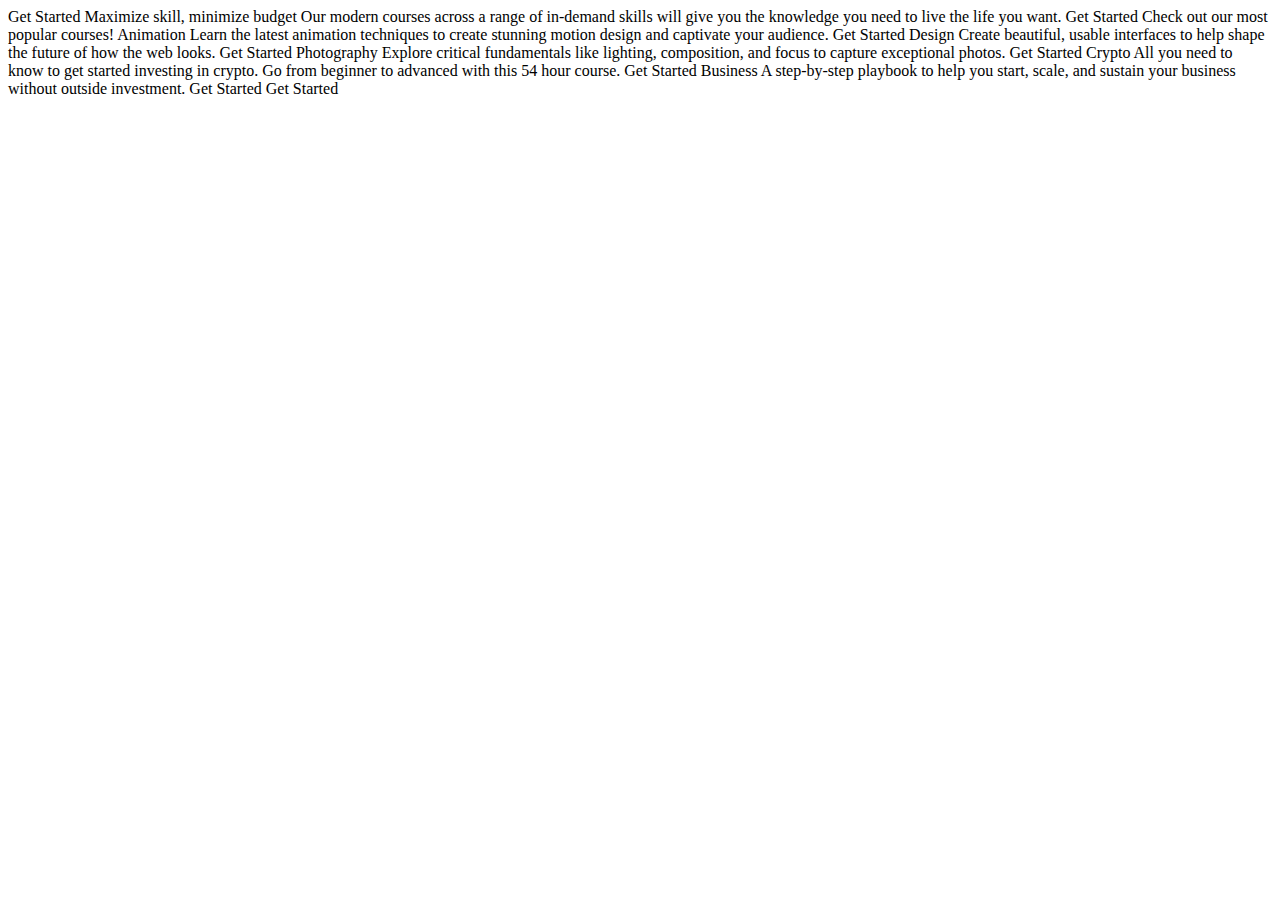
==== starter-code/index.html @ ccaa05e4 "init" ====
<!DOCTYPE html>
<html lang="en">
<head>
  <meta charset="UTF-8">
  <meta name="viewport" content="width=device-width, initial-scale=1.0">

  <link rel="icon" type="image/png" sizes="32x32" href="./assets/favicon-32x32.png">
  
  <title>Frontend Mentor | Skilled e-learning landing page</title>
</head>
<body>

  Get Started

  Maximize skill, minimize budget

  Our modern courses across a range of in-demand skills will give you the 
  knowledge you need to live the life you want.

  Get Started

  Check out our most popular courses!

  Animation
  Learn the latest animation techniques to create stunning motion 
  design and captivate your audience.
  Get Started

  Design
  Create beautiful, usable interfaces to help shape the future of 
  how the web looks.
  Get Started

  Photography
  Explore critical fundamentals like lighting, composition, and focus 
  to capture exceptional photos.
  Get Started

  Crypto
  All you need to know to get started investing in crypto. Go from beginner 
  to advanced with this 54 hour course.
  Get Started

  Business
  A step-by-step playbook to help you start, scale, and sustain your business 
  without outside investment.
  Get Started

  Get Started

</body>
</html>
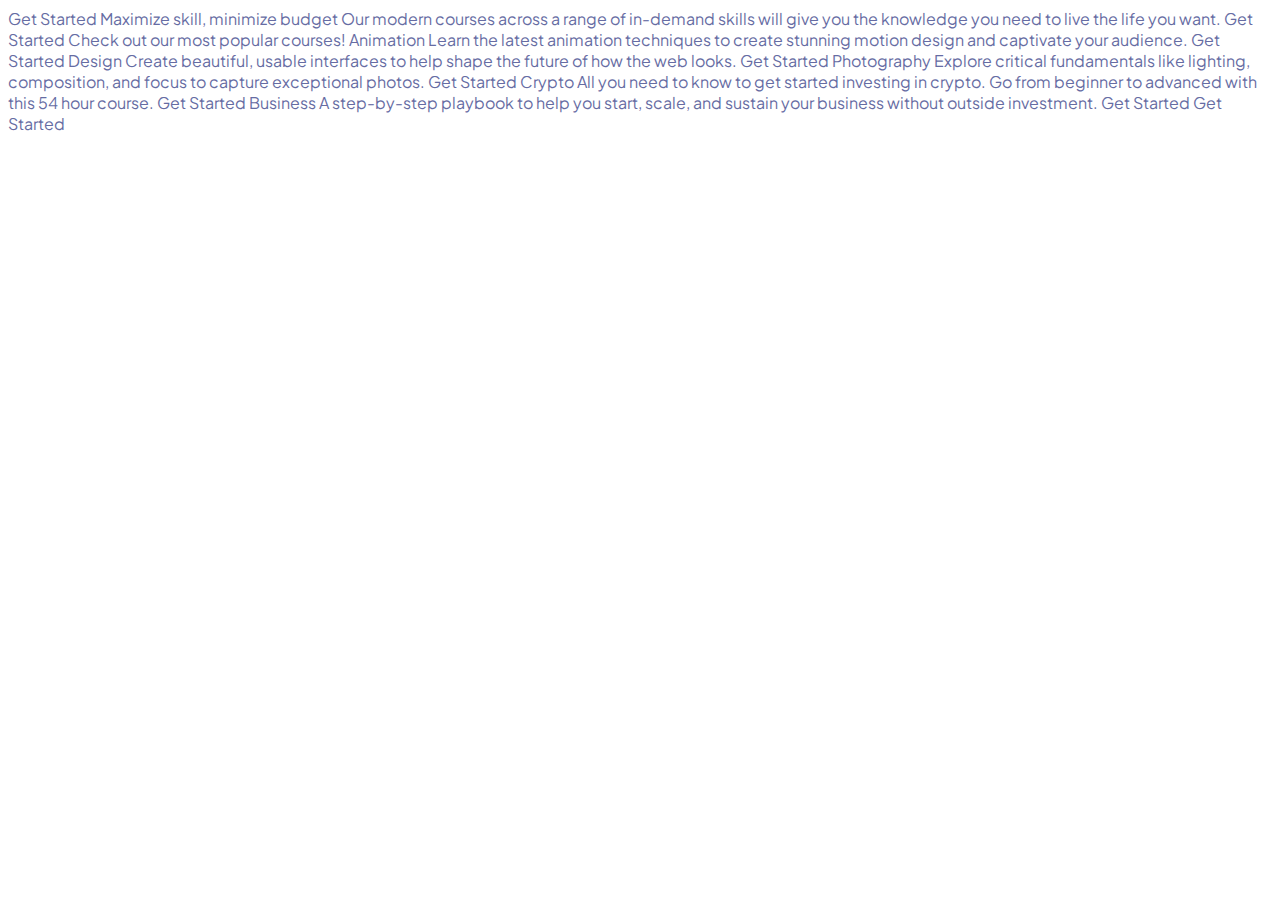
==== commit 47b50943: "added sass variables" ====
--- a/starter-code/index.html
+++ b/starter-code/index.html
@@ -1,52 +1,31 @@
 <!DOCTYPE html>
 <html lang="en">
-<head>
-  <meta charset="UTF-8">
-  <meta name="viewport" content="width=device-width, initial-scale=1.0">
+  <head>
+    <meta charset="UTF-8" />
+    <meta name="viewport" content="width=device-width, initial-scale=1.0" />
 
-  <link rel="icon" type="image/png" sizes="32x32" href="./assets/favicon-32x32.png">
-  
-  <title>Frontend Mentor | Skilled e-learning landing page</title>
-</head>
-<body>
+    <link
+      rel="icon"
+      type="image/png"
+      sizes="32x32"
+      href="./assets/favicon-32x32.png"
+    />
+    <link rel="stylesheet" href="styles/styles.css" />
 
-  Get Started
-
-  Maximize skill, minimize budget
-
-  Our modern courses across a range of in-demand skills will give you the 
-  knowledge you need to live the life you want.
-
-  Get Started
-
-  Check out our most popular courses!
-
-  Animation
-  Learn the latest animation techniques to create stunning motion 
-  design and captivate your audience.
-  Get Started
-
-  Design
-  Create beautiful, usable interfaces to help shape the future of 
-  how the web looks.
-  Get Started
-
-  Photography
-  Explore critical fundamentals like lighting, composition, and focus 
-  to capture exceptional photos.
-  Get Started
-
-  Crypto
-  All you need to know to get started investing in crypto. Go from beginner 
-  to advanced with this 54 hour course.
-  Get Started
-
-  Business
-  A step-by-step playbook to help you start, scale, and sustain your business 
-  without outside investment.
-  Get Started
-
-  Get Started
-
-</body>
-</html>+    <title>Frontend Mentor | Skilled e-learning landing page</title>
+  </head>
+  <body>
+    Get Started Maximize skill, minimize budget Our modern courses across a
+    range of in-demand skills will give you the knowledge you need to live the
+    life you want. Get Started Check out our most popular courses! Animation
+    Learn the latest animation techniques to create stunning motion design and
+    captivate your audience. Get Started Design Create beautiful, usable
+    interfaces to help shape the future of how the web looks. Get Started
+    Photography Explore critical fundamentals like lighting, composition, and
+    focus to capture exceptional photos. Get Started Crypto All you need to know
+    to get started investing in crypto. Go from beginner to advanced with this
+    54 hour course. Get Started Business A step-by-step playbook to help you
+    start, scale, and sustain your business without outside investment. Get
+    Started Get Started
+  </body>
+</html>
--- a/starter-code/styles/styles.css
+++ b/starter-code/styles/styles.css
@@ -0,0 +1,5 @@
+@import url("https://fonts.googleapis.com/css2?family=Plus+Jakarta+Sans:wght@500;700;800&display=swap");
+body {
+  font-family: "Plus Jakarta Sans", sans-serif;
+  color: #666ca3;
+}/*# sourceMappingURL=styles.css.map */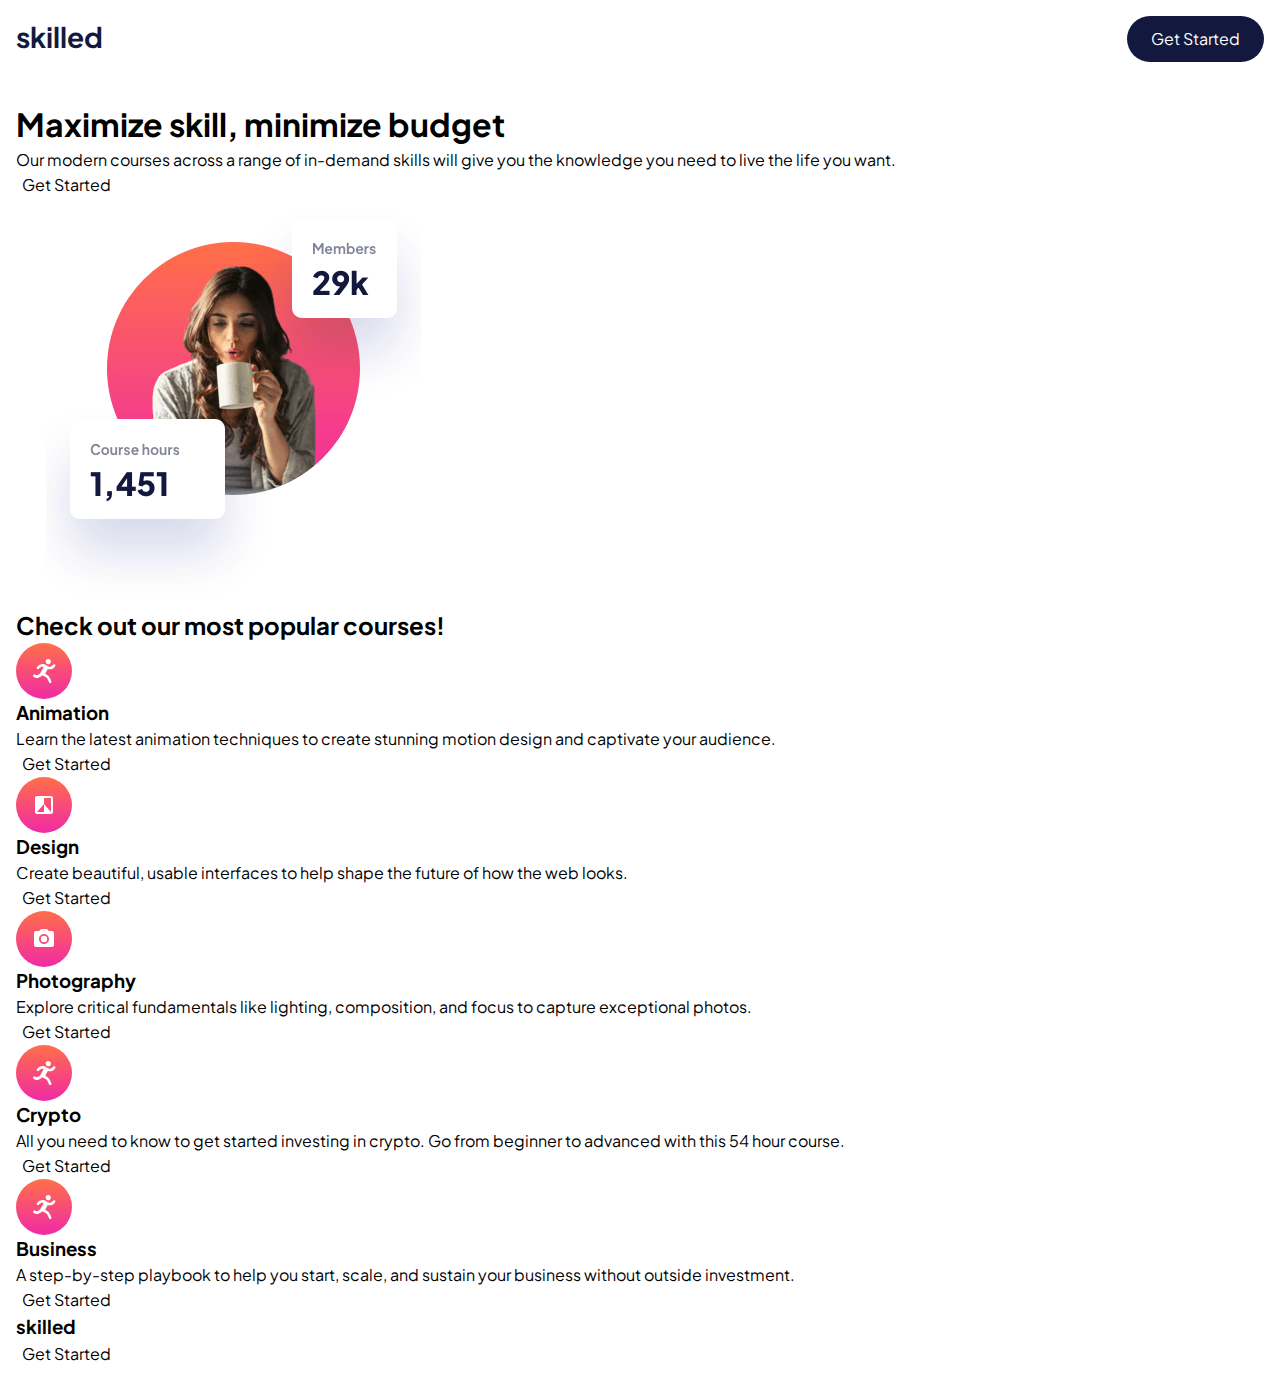
==== commit 8a450c07: "Added html" ====
--- a/starter-code/index.html
+++ b/starter-code/index.html
@@ -15,17 +15,82 @@
     <title>Frontend Mentor | Skilled e-learning landing page</title>
   </head>
   <body>
-    Get Started Maximize skill, minimize budget Our modern courses across a
-    range of in-demand skills will give you the knowledge you need to live the
-    life you want. Get Started Check out our most popular courses! Animation
-    Learn the latest animation techniques to create stunning motion design and
-    captivate your audience. Get Started Design Create beautiful, usable
-    interfaces to help shape the future of how the web looks. Get Started
-    Photography Explore critical fundamentals like lighting, composition, and
-    focus to capture exceptional photos. Get Started Crypto All you need to know
-    to get started investing in crypto. Go from beginner to advanced with this
-    54 hour course. Get Started Business A step-by-step playbook to help you
-    start, scale, and sustain your business without outside investment. Get
-    Started Get Started
+    <div class="container">
+      <header>
+        <div class="header">
+          <h3>skilled</h3>
+          <button class="get-started-btn">Get Started</button>
+        </div>
+      </header>
+      <main>
+        <section class="get-started-section">
+          <h1>Maximize skill, minimize budget</h1>
+          <p class="get-started-text">
+            Our modern courses across a range of in-demand skills will give you
+            the knowledge you need to live the life you want.
+          </p>
+          <button class="get-started-btn">Get Started</button>
+        </section>
+        <section class="member-section">
+          <img class="member-img" src="assets/image-hero-mobile.png" alt="" />
+        </section>
+        <section class="courses-section">
+          <h2 class="courses-title">Check out our most popular courses!</h2>
+          <div class="courses">
+            <div class="course">
+              <img src="assets/icon-animation.svg" alt="" />
+              <h3 class="course-title">Animation</h3>
+              <p class="course-text">
+                Learn the latest animation techniques to create stunning motion
+                design and captivate your audience.
+              </p>
+              <button class="start-course-btn">Get Started</button>
+            </div>
+            <div class="course">
+              <img src="assets/icon-design.svg" alt="" />
+              <h3 class="course-title">Design</h3>
+              <p class="course-text">
+                Create beautiful, usable interfaces to help shape the future of
+                how the web looks.
+              </p>
+              <button class="start-course-btn">Get Started</button>
+            </div>
+            <div class="course">
+              <img src="assets/icon-photography.svg" alt="" />
+              <h3 class="course-title">Photography</h3>
+              <p class="course-text">
+                Explore critical fundamentals like lighting, composition, and
+                focus to capture exceptional photos.
+              </p>
+              <button class="start-course-btn">Get Started</button>
+            </div>
+            <div class="course">
+              <img src="assets/icon-animation.svg" alt="" />
+              <h3 class="course-title">Crypto</h3>
+              <p class="course-text">
+                All you need to know to get started investing in crypto. Go from
+                beginner to advanced with this 54 hour course.
+              </p>
+              <button class="start-course-btn">Get Started</button>
+            </div>
+            <div class="course">
+              <img src="assets/icon-animation.svg" alt="" />
+              <h3 class="course-title">Business</h3>
+              <p class="course-text">
+                A step-by-step playbook to help you start, scale, and sustain
+                your business without outside investment.
+              </p>
+              <button class="start-course-btn">Get Started</button>
+            </div>
+          </div>
+        </section>
+      </main>
+      <footer>
+        <div class="footer">
+          <h3>skilled</h3>
+          <button class="get-started-footer-btn">Get Started</button>
+        </div>
+      </footer>
+    </div>
   </body>
 </html>
--- a/starter-code/styles/styles.css
+++ b/starter-code/styles/styles.css
@@ -1,5 +1,107 @@
 @import url("https://fonts.googleapis.com/css2?family=Plus+Jakarta+Sans:wght@500;700;800&display=swap");
+/* Box sizing rules */
+*,
+*::before,
+*::after {
+  box-sizing: border-box;
+}
+
+button {
+  border: 0;
+  outline: none;
+  background-color: transparent;
+}
+
+/* Remove default margin */
+body,
+h1,
+h2,
+h3,
+h4,
+p,
+figure,
+blockquote,
+dl,
+dd {
+  margin: 0;
+}
+
+/* Remove list styles on ul, ol elements with a list role, which suggests default styling will be removed */
+ul[role=list],
+ol[role=list] {
+  list-style: none;
+}
+
+/* Set core root defaults */
+html:focus-within {
+  scroll-behavior: smooth;
+}
+
+/* Set core body defaults */
+body {
+  min-height: 100vh;
+  text-rendering: optimizeSpeed;
+  line-height: 1.5;
+}
+
+/* A elements that don't have a class get default styles */
+a:not([class]) {
+  -webkit-text-decoration-skip: ink;
+          text-decoration-skip-ink: auto;
+}
+
+/* Make images easier to work with */
+img,
+picture {
+  max-width: 100%;
+  display: block;
+}
+
+/* Inherit fonts for inputs and buttons */
+input,
+button,
+textarea,
+select {
+  font: inherit;
+}
+
+/* Remove all animations, transitions and smooth scroll for people that prefer not to see them */
+@media (prefers-reduced-motion: reduce) {
+  html:focus-within {
+    scroll-behavior: auto;
+  }
+
+  *,
+*::before,
+*::after {
+    -webkit-animation-duration: 0.01ms !important;
+            animation-duration: 0.01ms !important;
+    -webkit-animation-iteration-count: 1 !important;
+            animation-iteration-count: 1 !important;
+    transition-duration: 0.01ms !important;
+    scroll-behavior: auto !important;
+  }
+}
 body {
   font-family: "Plus Jakarta Sans", sans-serif;
-  color: #666ca3;
+}
+
+.container {
+  margin: 1rem;
+}
+
+.header {
+  display: flex;
+  justify-content: space-between;
+  margin-bottom: 38px;
+}
+.header h3 {
+  font-size: 28px;
+  color: #13183f;
+}
+.header .get-started-btn {
+  color: #ffffff;
+  background-color: #13183f;
+  border-radius: 28px;
+  padding: 11px 24px;
 }/*# sourceMappingURL=styles.css.map */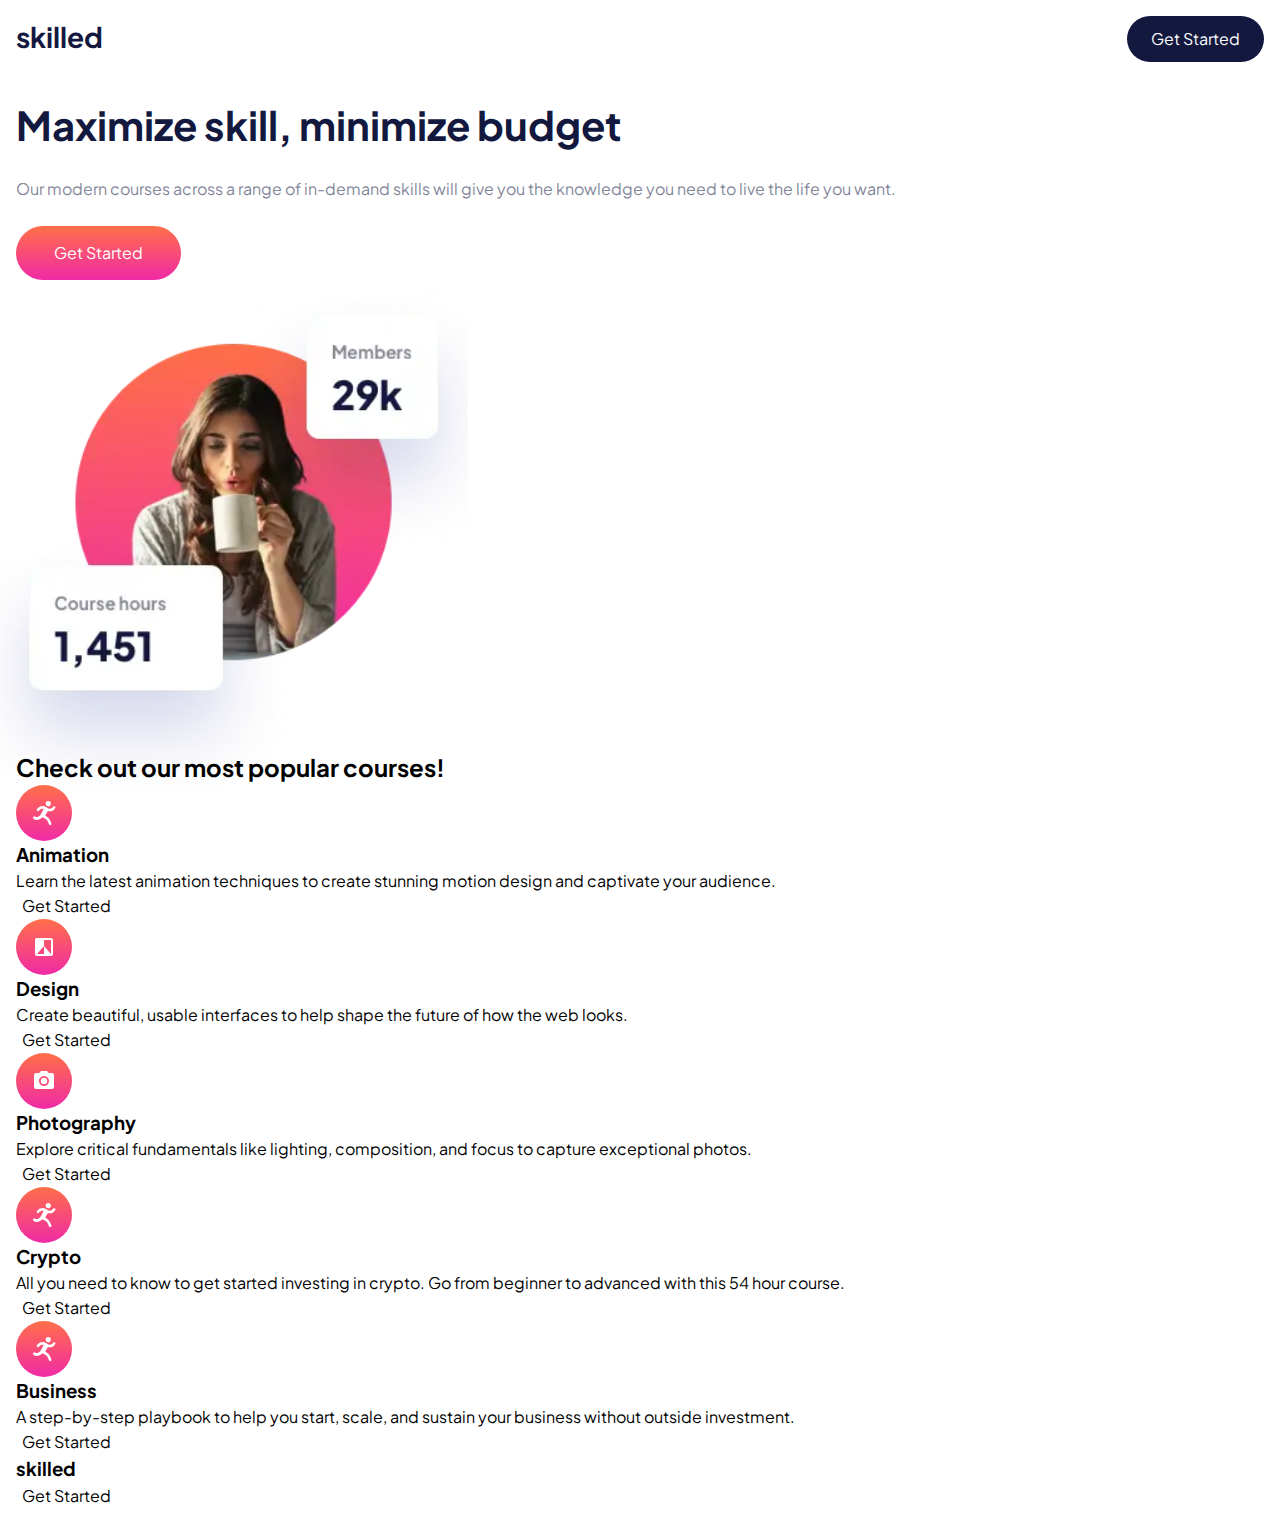
==== commit 5d13536d: "added header section" ====
--- a/starter-code/index.html
+++ b/starter-code/index.html
@@ -32,7 +32,7 @@
           <button class="get-started-btn">Get Started</button>
         </section>
         <section class="member-section">
-          <img class="member-img" src="assets/image-hero-mobile.png" alt="" />
+          <img class="member-img" src="assets/image-hero-mobile.webp" alt="" />
         </section>
         <section class="courses-section">
           <h2 class="courses-title">Check out our most popular courses!</h2>
--- a/starter-code/styles/styles.css
+++ b/starter-code/styles/styles.css
@@ -104,4 +104,30 @@
   background-color: #13183f;
   border-radius: 28px;
   padding: 11px 24px;
+}
+
+.get-started-section h1 {
+  color: #13183f;
+  font-size: 40px;
+  line-height: 50px;
+  margin-bottom: 26px;
+}
+.get-started-section p {
+  color: #83869a;
+  font-size: 1rem;
+  line-height: 26px;
+}
+.get-started-section .get-started-btn {
+  background: linear-gradient(180deg, #ff6f48 0.04%, #f02aa6 100%);
+  color: #ffffff;
+  padding: 15px 38px;
+  border-radius: 31.5px;
+  margin-top: 24px;
+}
+
+.member-section {
+  margin-top: 60px;
+}
+.member-section .member-img {
+  transform: scale(1.25);
 }/*# sourceMappingURL=styles.css.map */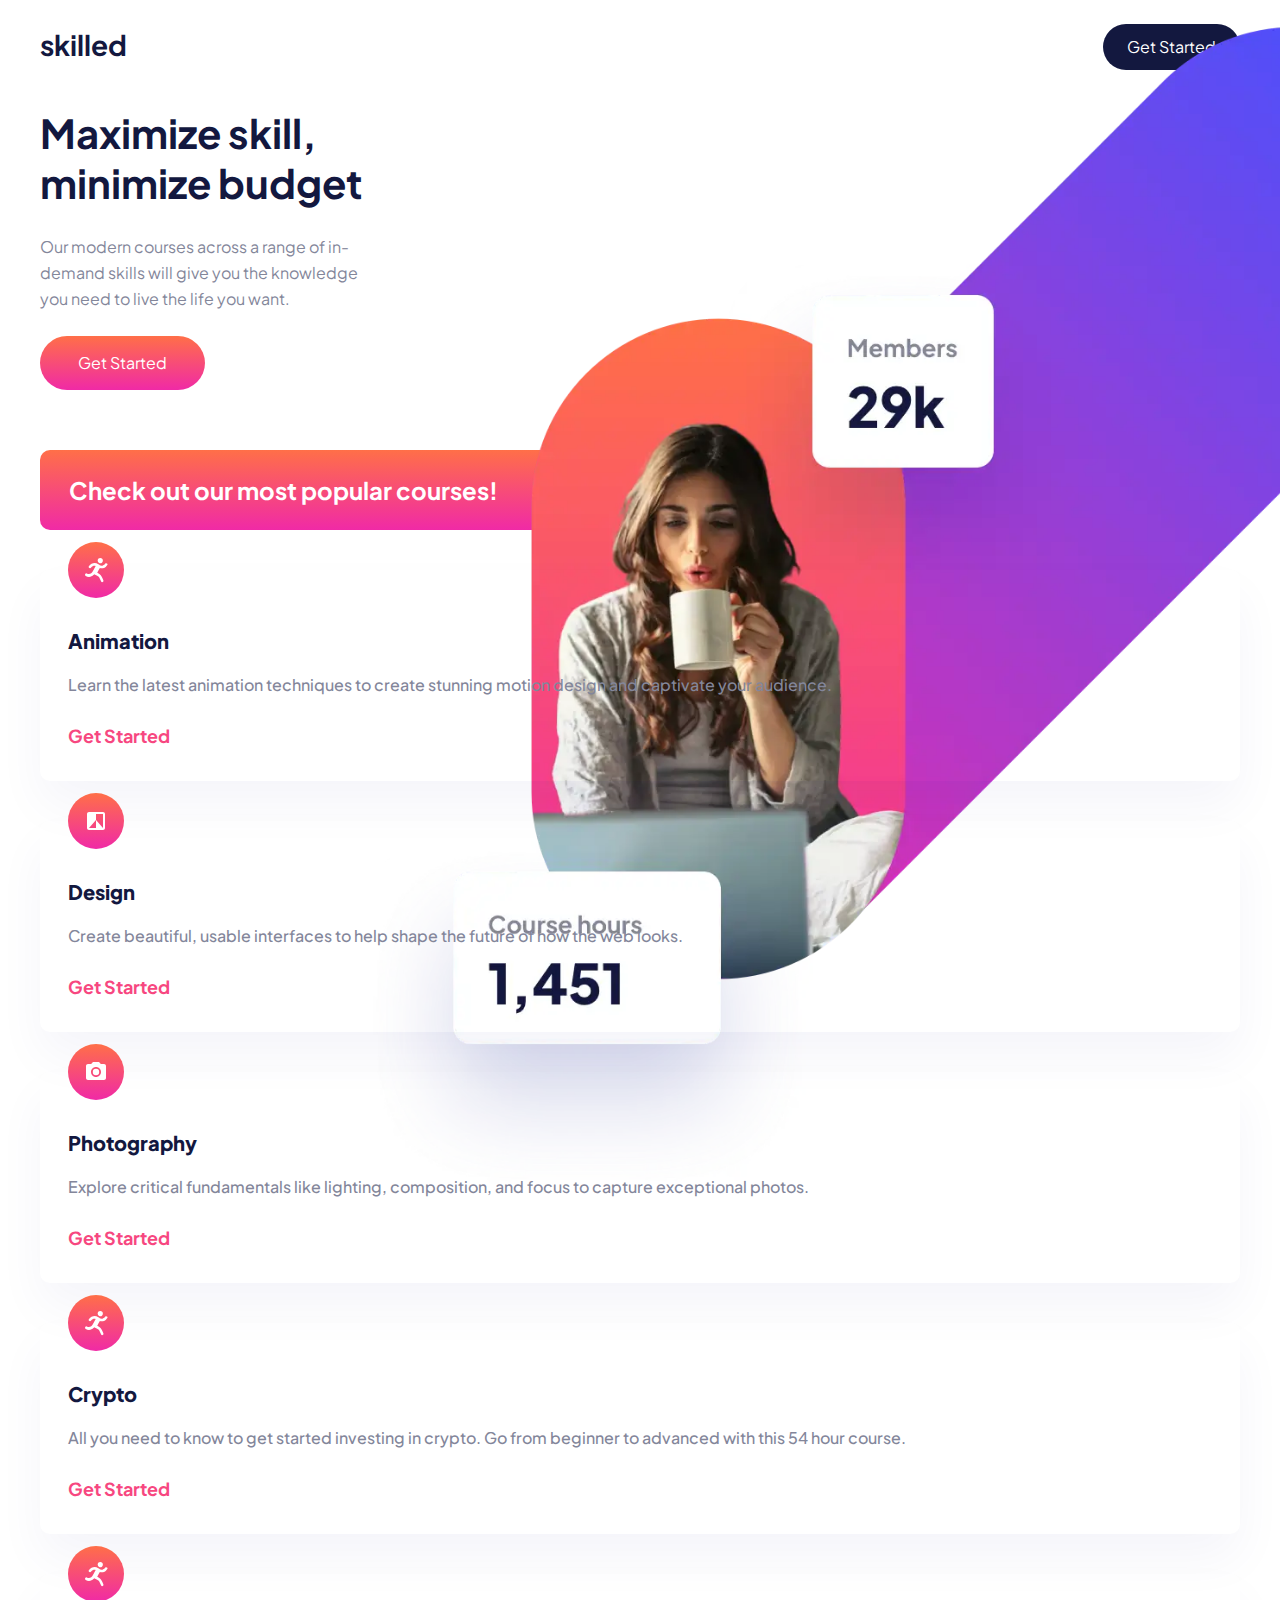
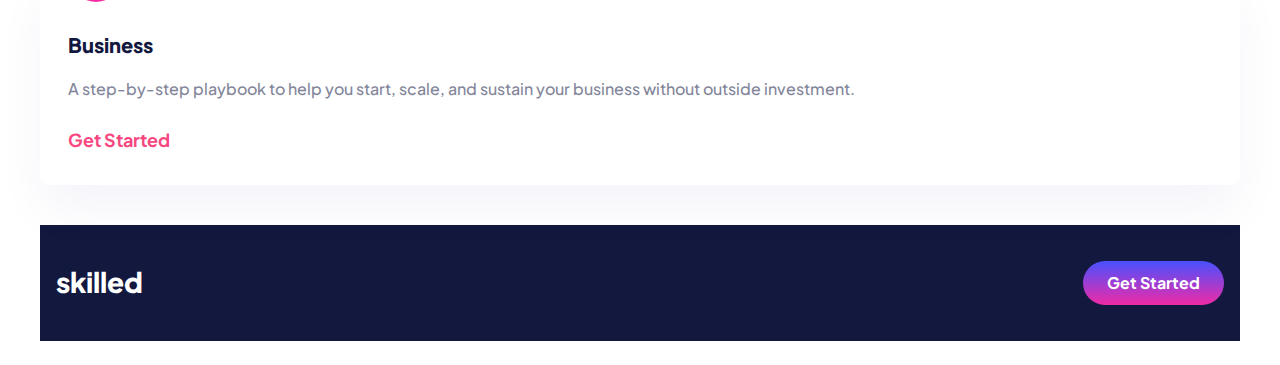
==== commit dec92c3b: "started tablet" ====
--- a/starter-code/index.html
+++ b/starter-code/index.html
@@ -22,7 +22,7 @@
           <button class="get-started-btn">Get Started</button>
         </div>
       </header>
-      <main>
+      <div class="hero">
         <section class="get-started-section">
           <h1>Maximize skill, minimize budget</h1>
           <p class="get-started-text">
@@ -33,7 +33,15 @@
         </section>
         <section class="member-section">
           <img class="member-img" src="assets/image-hero-mobile.webp" alt="" />
+
+          <img
+            class="member-img-tablet"
+            src="assets/image-hero-tablet@2x.webp"
+            alt=""
+          />
         </section>
+      </div>
+      <main>
         <section class="courses-section">
           <h2 class="courses-title">Check out our most popular courses!</h2>
           <div class="courses">
--- a/starter-code/styles/styles.css
+++ b/starter-code/styles/styles.css
@@ -89,6 +89,11 @@
 .container {
   margin: 1rem;
 }
+@media (min-width: 768px) {
+  .container {
+    margin: 24px 40px;
+  }
+}
 
 .header {
   display: flex;
@@ -106,28 +111,115 @@
   padding: 11px 24px;
 }
 
-.get-started-section h1 {
+@media (min-width: 768px) {
+  .hero {
+    position: relative;
+  }
+}
+@media (min-width: 768px) {
+  .hero .get-started-section {
+    width: 21rem;
+  }
+}
+.hero .get-started-section h1 {
   color: #13183f;
   font-size: 40px;
   line-height: 50px;
   margin-bottom: 26px;
 }
-.get-started-section p {
+.hero .get-started-section p {
   color: #83869a;
   font-size: 1rem;
   line-height: 26px;
 }
-.get-started-section .get-started-btn {
+.hero .get-started-section .get-started-btn {
   background: linear-gradient(180deg, #ff6f48 0.04%, #f02aa6 100%);
   color: #ffffff;
   padding: 15px 38px;
   border-radius: 31.5px;
   margin-top: 24px;
 }
-
-.member-section {
+.hero .member-section {
   margin-top: 60px;
 }
-.member-section .member-img {
+.hero .member-section .member-img {
+  display: block;
   transform: scale(1.25);
+}
+@media (min-width: 768px) {
+  .hero .member-section .member-img {
+    display: none;
+  }
+}
+.hero .member-section .member-img-tablet {
+  position: absolute;
+  top: -10rem;
+  right: -20rem;
+}
+@media (max-width: 768px) {
+  .hero .member-section .member-img-tablet {
+    display: none;
+  }
+}
+
+.courses-section .courses-title {
+  background: linear-gradient(180deg, #ff6f48 0.04%, #f02aa6 100%);
+  color: #ffffff;
+  font-size: 24px;
+  line-height: 32px;
+  padding: 24px 29px;
+  border-radius: 10px;
+  margin-bottom: 40px;
+}
+.courses-section .course {
+  box-shadow: 0px 25px 50px rgba(6, 22, 141, 0.0442381);
+  border-radius: 10px;
+  padding: 0 29px 32px 28px;
+  margin-bottom: 40px;
+  position: relative;
+}
+.courses-section .course img {
+  position: absolute;
+  transform: translateY(-50%);
+}
+.courses-section .course .course-title {
+  font-weight: 800;
+  font-size: 20px;
+  color: #13183f;
+  margin-bottom: 1rem;
+  padding-top: 56px;
+}
+.courses-section .course .course-text {
+  font-weight: 500;
+  font-size: 16px;
+  line-height: 26px;
+  color: #83869a;
+  margin-bottom: 24px;
+}
+.courses-section .course .start-course-btn {
+  font-weight: 700;
+  font-size: 18px;
+  color: #f74780;
+  padding: 0;
+}
+
+.footer {
+  background-color: #13183f;
+  color: #ffffff;
+  display: flex;
+  justify-content: space-between;
+  padding: 36px 16px;
+}
+.footer h3 {
+  font-weight: 800;
+  font-size: 28px;
+  color: #ffffff;
+}
+.footer .get-started-footer-btn {
+  font-weight: 700;
+  font-size: 16px;
+  color: #ffffff;
+  background: linear-gradient(180deg, #4851ff 0%, #f02aa6 100%);
+  border-radius: 28px;
+  padding: 10px 24px;
 }/*# sourceMappingURL=styles.css.map */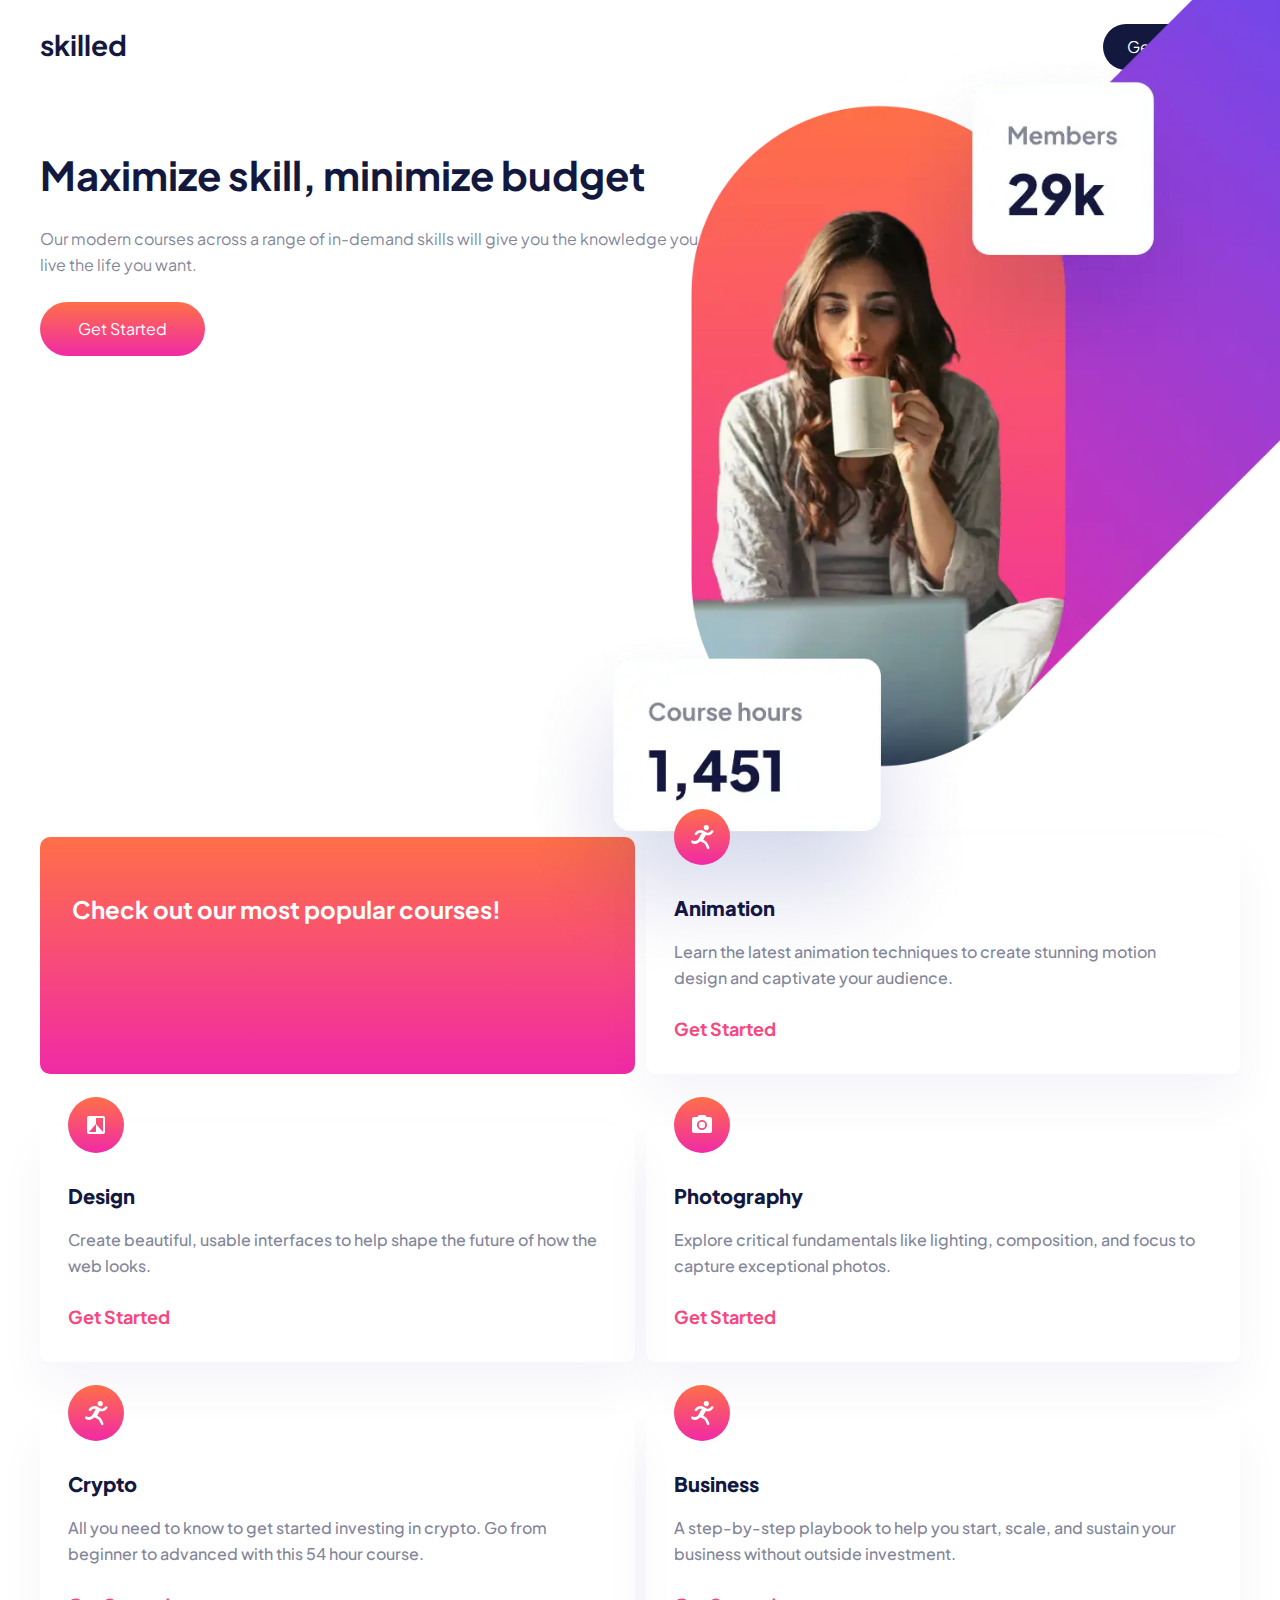
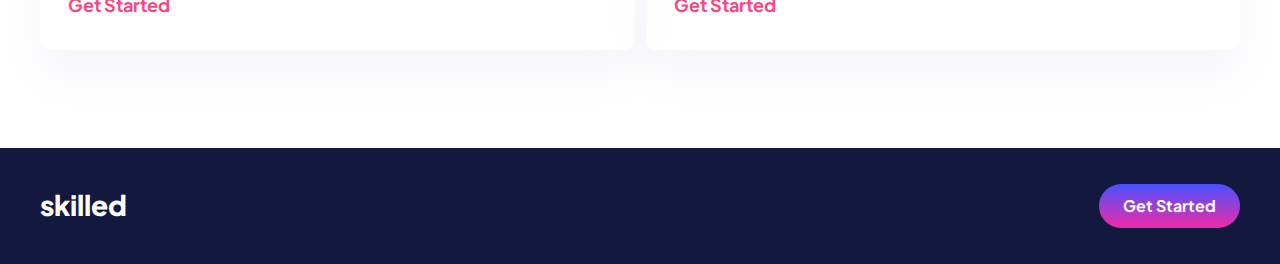
==== commit 2e3d32c8: "finished tablet" ====
--- a/starter-code/index.html
+++ b/starter-code/index.html
@@ -43,8 +43,8 @@
       </div>
       <main>
         <section class="courses-section">
-          <h2 class="courses-title">Check out our most popular courses!</h2>
           <div class="courses">
+            <h2 class="courses-title">Check out our most popular courses!</h2>
             <div class="course">
               <img src="assets/icon-animation.svg" alt="" />
               <h3 class="course-title">Animation</h3>
--- a/starter-code/styles/styles.css
+++ b/starter-code/styles/styles.css
@@ -84,14 +84,16 @@
 }
 body {
   font-family: "Plus Jakarta Sans", sans-serif;
+  position: relative;
 }
 
 .container {
-  margin: 1rem;
-}
-@media (min-width: 768px) {
+  padding: 1rem;
+  overflow-x: hidden;
+}
+@media (min-width: 767px) {
   .container {
-    margin: 24px 40px;
+    padding: 24px 40px;
   }
 }
 
@@ -111,14 +113,12 @@
   padding: 11px 24px;
 }
 
-@media (min-width: 768px) {
+@media (min-width: 767px) {
   .hero {
-    position: relative;
-  }
-}
-@media (min-width: 768px) {
-  .hero .get-started-section {
-    width: 21rem;
+    display: grid;
+    grid-template-columns: 60% 40%;
+    margin-bottom: 8rem;
+    margin-top: 5rem;
   }
 }
 .hero .get-started-section h1 {
@@ -146,22 +146,30 @@
   display: block;
   transform: scale(1.25);
 }
-@media (min-width: 768px) {
+@media (min-width: 767px) {
   .hero .member-section .member-img {
     display: none;
   }
 }
 .hero .member-section .member-img-tablet {
-  position: absolute;
-  top: -10rem;
-  right: -20rem;
-}
-@media (max-width: 768px) {
+  transform: scale(2.5) translate(3rem, -2.5rem);
+}
+@media (max-width: 767px) {
   .hero .member-section .member-img-tablet {
     display: none;
   }
 }
 
+.courses-section {
+  margin-bottom: 150px;
+}
+@media (min-width: 767px) {
+  .courses-section .courses {
+    display: grid;
+    grid-template-columns: repeat(2, 1fr);
+    gap: 11px;
+  }
+}
 .courses-section .courses-title {
   background: linear-gradient(180deg, #ff6f48 0.04%, #f02aa6 100%);
   color: #ffffff;
@@ -171,12 +179,16 @@
   border-radius: 10px;
   margin-bottom: 40px;
 }
+@media (min-width: 767px) {
+  .courses-section .courses-title {
+    padding: 56px 21px 139px 32px;
+  }
+}
 .courses-section .course {
   box-shadow: 0px 25px 50px rgba(6, 22, 141, 0.0442381);
   border-radius: 10px;
   padding: 0 29px 32px 28px;
   margin-bottom: 40px;
-  position: relative;
 }
 .courses-section .course img {
   position: absolute;
@@ -209,6 +221,15 @@
   display: flex;
   justify-content: space-between;
   padding: 36px 16px;
+  position: absolute;
+  bottom: 0;
+  left: 0;
+  right: 0;
+}
+@media (min-width: 767px) {
+  .footer {
+    padding: 36px 40px;
+  }
 }
 .footer h3 {
   font-weight: 800;
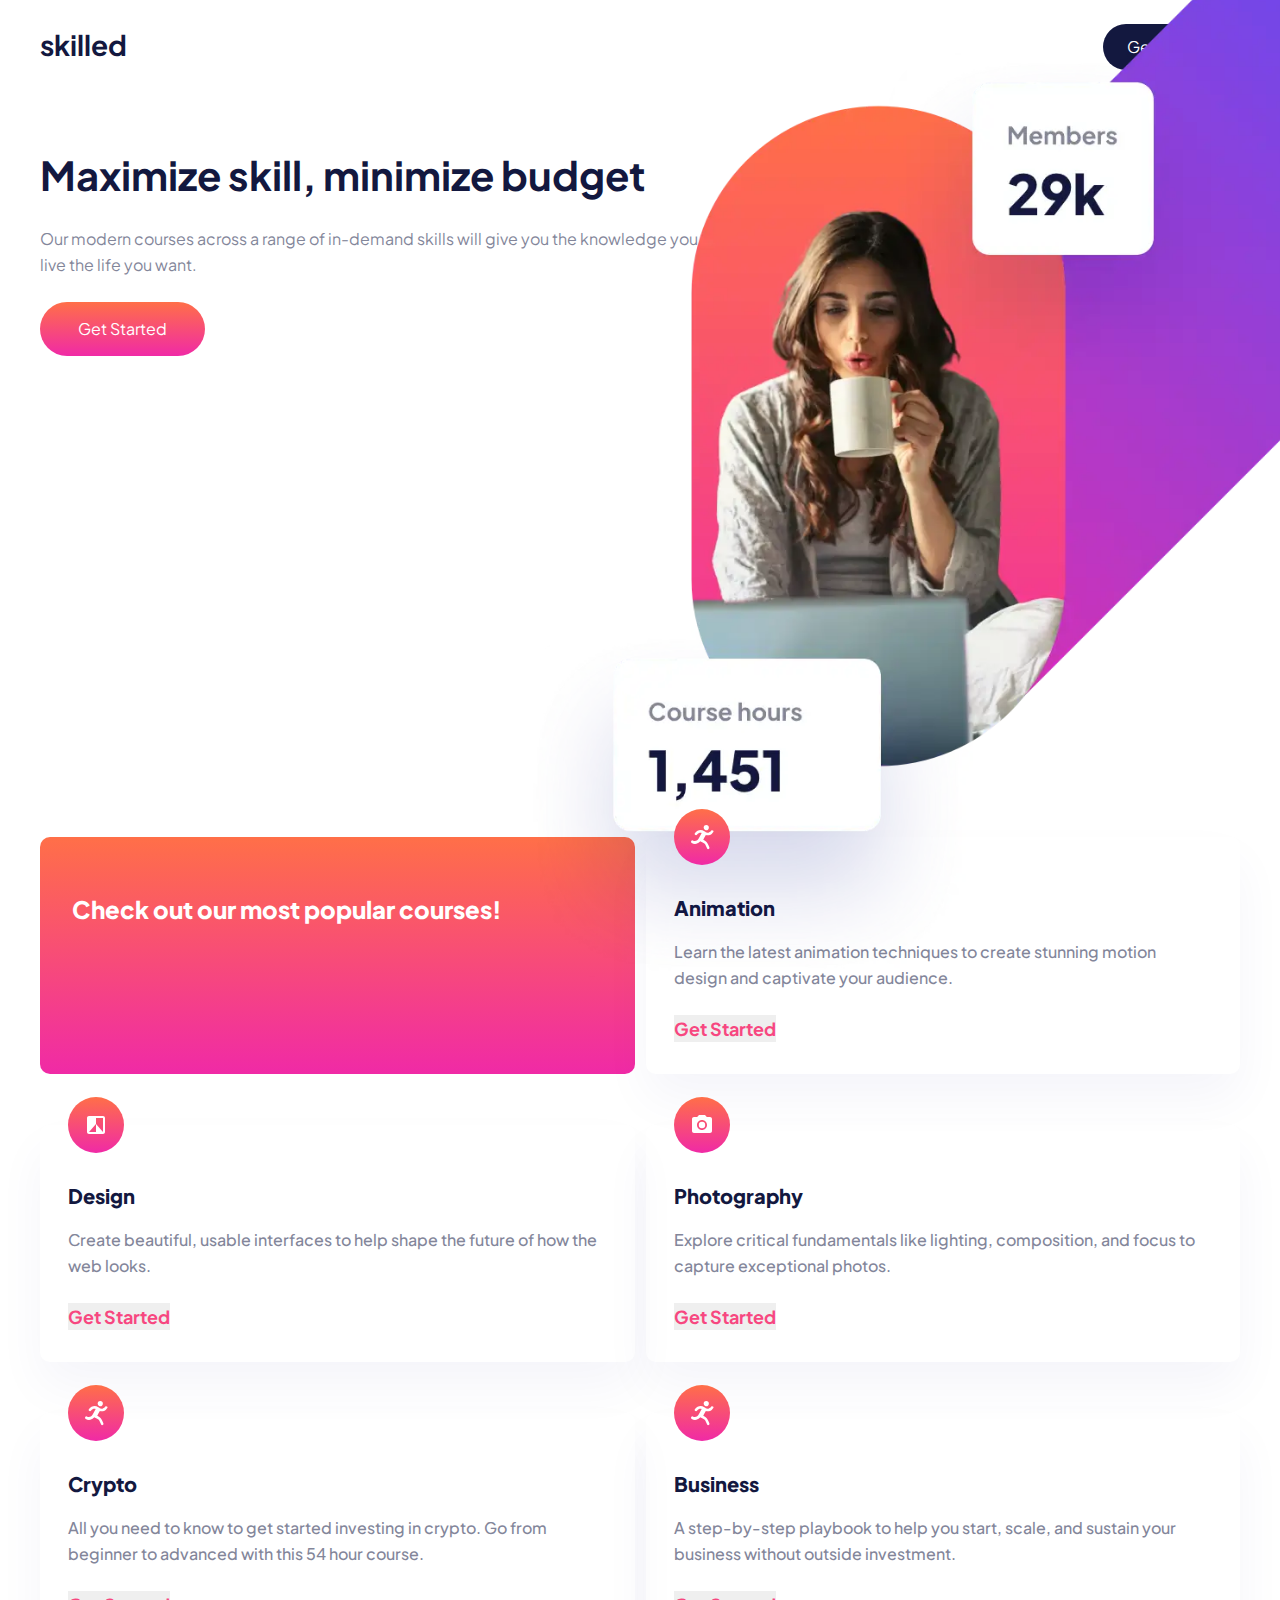
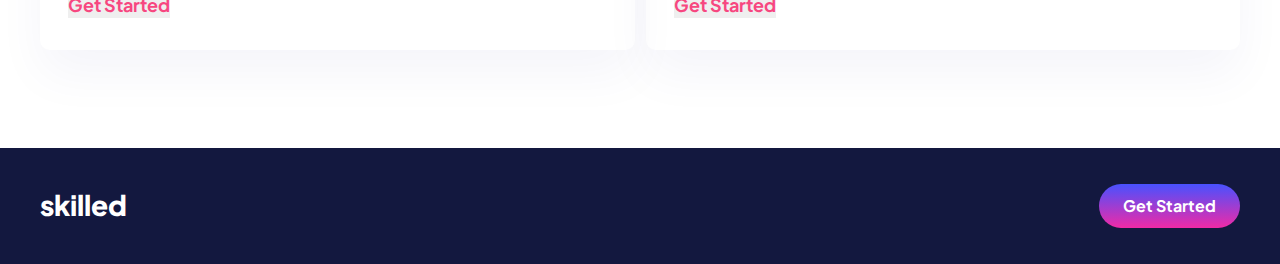
==== commit 79966004: "finish" ====
--- a/starter-code/index.html
+++ b/starter-code/index.html
@@ -37,6 +37,12 @@
           <img
             class="member-img-tablet"
             src="assets/image-hero-tablet@2x.webp"
+            alt=""
+          />
+
+          <img
+            class="member-img-desktop"
+            src="assets/image-hero-desktop@2x.png"
             alt=""
           />
         </section>
--- a/starter-code/styles/styles.css
+++ b/starter-code/styles/styles.css
@@ -9,7 +9,7 @@
 button {
   border: 0;
   outline: none;
-  background-color: transparent;
+  cursor: pointer;
 }
 
 /* Remove default margin */
@@ -96,6 +96,11 @@
     padding: 24px 40px;
   }
 }
+@media (min-width: 1440px) {
+  .container {
+    padding: 24px 165px;
+  }
+}
 
 .header {
   display: flex;
@@ -111,6 +116,11 @@
   background-color: #13183f;
   border-radius: 28px;
   padding: 11px 24px;
+  transition: all 200ms linear;
+}
+.header .get-started-btn:hover {
+  background-color: #83869a !important;
+  cursor: pointer;
 }
 
 @media (min-width: 767px) {
@@ -121,26 +131,80 @@
     margin-top: 5rem;
   }
 }
+@media (min-width: 1440px) {
+  .hero {
+    display: grid;
+    grid-template-columns: 45% 60%;
+    margin-bottom: 0;
+    margin-top: 185px;
+  }
+}
 .hero .get-started-section h1 {
   color: #13183f;
   font-size: 40px;
   line-height: 50px;
   margin-bottom: 26px;
 }
+@media (min-width: 1440px) {
+  .hero .get-started-section h1 {
+    font-weight: 800;
+    font-size: 56px;
+    line-height: 71px;
+  }
+}
 .hero .get-started-section p {
   color: #83869a;
   font-size: 1rem;
   line-height: 26px;
 }
+@media (min-width: 1440px) {
+  .hero .get-started-section p {
+    font-weight: 500;
+    font-size: 18px;
+    line-height: 28px;
+  }
+}
 .hero .get-started-section .get-started-btn {
   background: linear-gradient(180deg, #ff6f48 0.04%, #f02aa6 100%);
   color: #ffffff;
   padding: 15px 38px;
   border-radius: 31.5px;
   margin-top: 24px;
+  transition: all 200ms linear;
+}
+.hero .get-started-section .get-started-btn:hover {
+  background: linear-gradient(0deg, rgba(255, 255, 255, 0.5), rgba(255, 255, 255, 0.5)), linear-gradient(180deg, #ff6f48 0%, #f02aa6 100%);
+  cursor: pointer;
+}
+@media (min-width: 1440px) {
+  .hero .get-started-section .get-started-btn {
+    margin-top: 40px;
+  }
 }
 .hero .member-section {
   margin-top: 60px;
+}
+.hero .member-section .member-img-desktop {
+  transform: scale(1.4) translate(11rem, -13.5rem);
+  display: block;
+}
+@media (max-width: 1439px) {
+  .hero .member-section .member-img-desktop {
+    display: none;
+  }
+}
+.hero .member-section .member-img-tablet {
+  transform: scale(2.5) translate(3rem, -2.5rem);
+}
+@media (min-width: 1440px) {
+  .hero .member-section .member-img-tablet {
+    display: none;
+  }
+}
+@media (max-width: 767px) {
+  .hero .member-section .member-img-tablet {
+    display: none;
+  }
 }
 .hero .member-section .member-img {
   display: block;
@@ -148,14 +212,6 @@
 }
 @media (min-width: 767px) {
   .hero .member-section .member-img {
-    display: none;
-  }
-}
-.hero .member-section .member-img-tablet {
-  transform: scale(2.5) translate(3rem, -2.5rem);
-}
-@media (max-width: 767px) {
-  .hero .member-section .member-img-tablet {
     display: none;
   }
 }
@@ -170,9 +226,17 @@
     gap: 11px;
   }
 }
+@media (min-width: 1440px) {
+  .courses-section .courses {
+    display: grid;
+    grid-template-columns: repeat(3, 1fr);
+    gap: 30px;
+  }
+}
 .courses-section .courses-title {
   background: linear-gradient(180deg, #ff6f48 0.04%, #f02aa6 100%);
   color: #ffffff;
+  font-weight: 800;
   font-size: 24px;
   line-height: 32px;
   padding: 24px 29px;
@@ -182,6 +246,12 @@
 @media (min-width: 767px) {
   .courses-section .courses-title {
     padding: 56px 21px 139px 32px;
+  }
+}
+@media (min-width: 1440px) {
+  .courses-section .courses-title {
+    font-size: 32px;
+    line-height: 40px;
   }
 }
 .courses-section .course {
@@ -207,6 +277,13 @@
   line-height: 26px;
   color: #83869a;
   margin-bottom: 24px;
+}
+@media (min-width: 1440px) {
+  .courses-section .course .course-text {
+    font-weight: 500;
+    font-size: 18px;
+    line-height: 28px;
+  }
 }
 .courses-section .course .start-course-btn {
   font-weight: 700;
@@ -231,6 +308,11 @@
     padding: 36px 40px;
   }
 }
+@media (min-width: 1440px) {
+  .footer {
+    padding: 32px 165px;
+  }
+}
 .footer h3 {
   font-weight: 800;
   font-size: 28px;
@@ -243,4 +325,9 @@
   background: linear-gradient(180deg, #4851ff 0%, #f02aa6 100%);
   border-radius: 28px;
   padding: 10px 24px;
+  transition: all 0.5s ease;
+}
+.footer .get-started-footer-btn:hover {
+  background: linear-gradient(0deg, rgba(255, 255, 255, 0.5), rgba(255, 255, 255, 0.5)), linear-gradient(180deg, #ff48f1 -54.32%, #f02aa6 100%);
+  cursor: pointer;
 }/*# sourceMappingURL=styles.css.map */